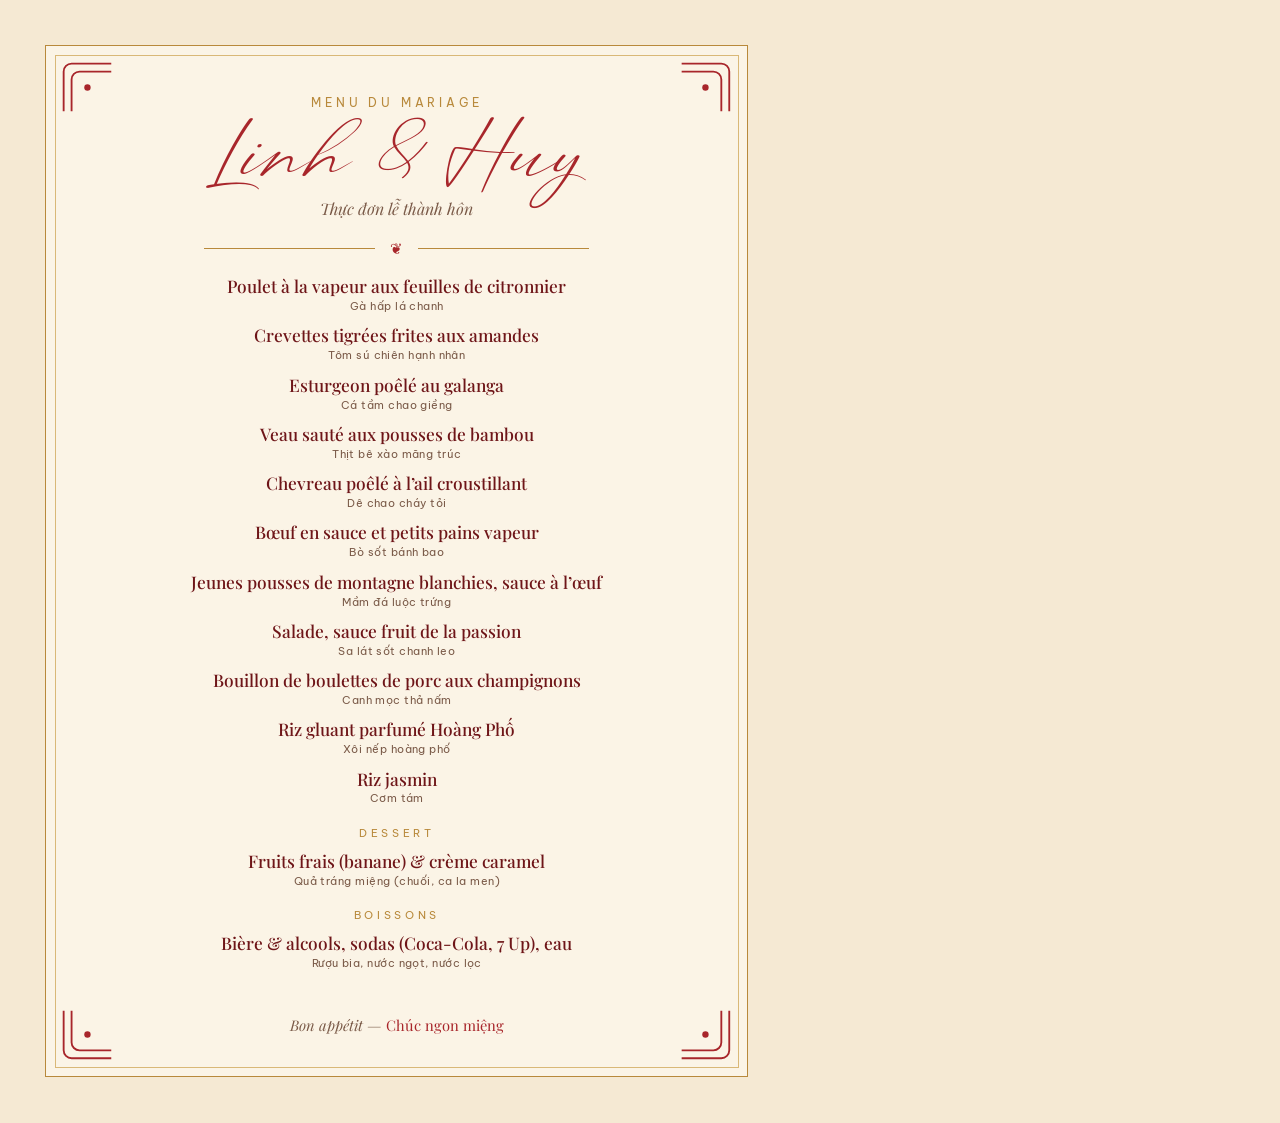
==== menu-fr.html @ fa2bd47c "Menu du mariage traduit en français (PDF A4 + source HTML) Co-Authored-By: Claude Opus 5.5 <noreply@" ====
<!doctype html>
<html lang="fr">
<head>
<meta charset="utf-8">
<title>Menu Linh & Huy</title>
<link rel="stylesheet" href="https://fonts.googleapis.com/css2?family=Be+Vietnam+Pro:wght@400;500&family=Playfair+Display:ital,wght@0,400;0,500;0,600;1,400&display=swap">
<style>
@font-face{font-family:"First Encounter";src:url("FirstEncounter.otf") format("opentype")}
@page{size:A4;margin:0}
:root{--cream:#F5E9D3;--card:#FBF4E6;--red:#A8262B;--red-dark:#6E1518;--gold:#B8893B;--gold-l:#D9B877;--ink:#4A2A22;--muted:#7A5A48}
*{box-sizing:border-box;margin:0;padding:0}
html,body{width:210mm;height:297mm;background:var(--cream)}
body{font-family:"Playfair Display",Georgia,serif;color:var(--ink);-webkit-print-color-adjust:exact;print-color-adjust:exact}
.page{position:relative;width:210mm;height:297mm;padding:12mm}
.frame{position:relative;height:100%;border:1.5px solid var(--gold);background:var(--card);padding:13mm 20mm 11mm;display:flex;flex-direction:column;align-items:center;text-align:center}
.frame::before{content:"";position:absolute;inset:2.2mm;border:.6px solid var(--gold-l);pointer-events:none}
.corner{position:absolute;width:14mm;height:14mm;color:var(--red)}
.corner.tl{top:4mm;left:4mm}.corner.tr{top:4mm;right:4mm;transform:scaleX(-1)}
.corner.bl{bottom:4mm;left:4mm;transform:scaleY(-1)}.corner.br{bottom:4mm;right:4mm;transform:scale(-1,-1)}
.label{font-family:"Be Vietnam Pro",sans-serif;font-size:9pt;letter-spacing:.32em;text-transform:uppercase;color:var(--gold)}
h1{font-family:"First Encounter","Playfair Display",cursive;font-weight:400;font-size:52pt;line-height:1.05;color:var(--red);margin:3mm 0 1mm}
.sub{font-style:italic;font-size:12pt;color:var(--muted)}
.rule{display:flex;align-items:center;gap:4mm;width:70%;margin:5mm 0 3mm;color:var(--gold)}
.rule::before,.rule::after{content:"";flex:1;height:.8px;background:var(--gold)}
.rule span{font-size:11pt;color:var(--red)}
ol{list-style:none;width:100%}
li{padding:1.5mm 0}
.fr{font-size:13pt;font-weight:500;color:var(--red-dark);line-height:1.25}
.vi{font-family:"Be Vietnam Pro",sans-serif;font-size:8.5pt;color:var(--muted);letter-spacing:.04em;margin-top:.6mm}
.section{font-family:"Be Vietnam Pro",sans-serif;font-size:8.5pt;letter-spacing:.32em;text-transform:uppercase;color:var(--gold);margin:4mm 0 1mm}
.foot{margin-top:auto;font-style:italic;font-size:11pt;color:var(--muted)}
.foot b{font-style:normal;font-weight:400;color:var(--red)}
</style>
</head>
<body>
<div class="page"><div class="frame">
  <svg class="corner tl" viewBox="0 0 40 40" fill="none" stroke="currentColor" stroke-width="1.4"><path d="M2 38V8a6 6 0 0 1 6-6h30"/><path d="M8 38V14a6 6 0 0 1 6-6h24"/><circle cx="20" cy="20" r="2.4" fill="currentColor" stroke="none"/></svg>
  <svg class="corner tr" viewBox="0 0 40 40" fill="none" stroke="currentColor" stroke-width="1.4"><path d="M2 38V8a6 6 0 0 1 6-6h30"/><path d="M8 38V14a6 6 0 0 1 6-6h24"/><circle cx="20" cy="20" r="2.4" fill="currentColor" stroke="none"/></svg>
  <svg class="corner bl" viewBox="0 0 40 40" fill="none" stroke="currentColor" stroke-width="1.4"><path d="M2 38V8a6 6 0 0 1 6-6h30"/><path d="M8 38V14a6 6 0 0 1 6-6h24"/><circle cx="20" cy="20" r="2.4" fill="currentColor" stroke="none"/></svg>
  <svg class="corner br" viewBox="0 0 40 40" fill="none" stroke="currentColor" stroke-width="1.4"><path d="M2 38V8a6 6 0 0 1 6-6h30"/><path d="M8 38V14a6 6 0 0 1 6-6h24"/><circle cx="20" cy="20" r="2.4" fill="currentColor" stroke="none"/></svg>

  <div class="label">Menu du mariage</div>
  <h1>Linh &amp; Huy</h1>
  <div class="sub">Thực đơn lễ thành hôn</div>
  <div class="rule"><span>❦</span></div>

  <ol>
    <li><div class="fr">Poulet à la vapeur aux feuilles de citronnier</div><div class="vi">Gà hấp lá chanh</div></li>
    <li><div class="fr">Crevettes tigrées frites aux amandes</div><div class="vi">Tôm sú chiên hạnh nhân</div></li>
    <li><div class="fr">Esturgeon poêlé au galanga</div><div class="vi">Cá tầm chao giềng</div></li>
    <li><div class="fr">Veau sauté aux pousses de bambou</div><div class="vi">Thịt bê xào măng trúc</div></li>
    <li><div class="fr">Chevreau poêlé à l’ail croustillant</div><div class="vi">Dê chao cháy tỏi</div></li>
    <li><div class="fr">Bœuf en sauce et petits pains vapeur</div><div class="vi">Bò sốt bánh bao</div></li>
    <li><div class="fr">Jeunes pousses de montagne blanchies, sauce à l’œuf</div><div class="vi">Mầm đá luộc trứng</div></li>
    <li><div class="fr">Salade, sauce fruit de la passion</div><div class="vi">Sa lát sốt chanh leo</div></li>
    <li><div class="fr">Bouillon de boulettes de porc aux champignons</div><div class="vi">Canh mọc thả nấm</div></li>
    <li><div class="fr">Riz gluant parfumé Hoàng Phố</div><div class="vi">Xôi nếp hoàng phố</div></li>
    <li><div class="fr">Riz jasmin</div><div class="vi">Cơm tám</div></li>
  </ol>

  <div class="section">Dessert</div>
  <ol><li><div class="fr">Fruits frais (banane) &amp; crème caramel</div><div class="vi">Quả tráng miệng (chuối, ca la men)</div></li></ol>

  <div class="section">Boissons</div>
  <ol><li><div class="fr">Bière &amp; alcools, sodas (Coca-Cola, 7 Up), eau</div><div class="vi">Rượu bia, nước ngọt, nước lọc</div></li></ol>

  <div class="foot">Bon appétit — <b>Chúc ngon miệng</b></div>
</div></div>
</body>
</html>
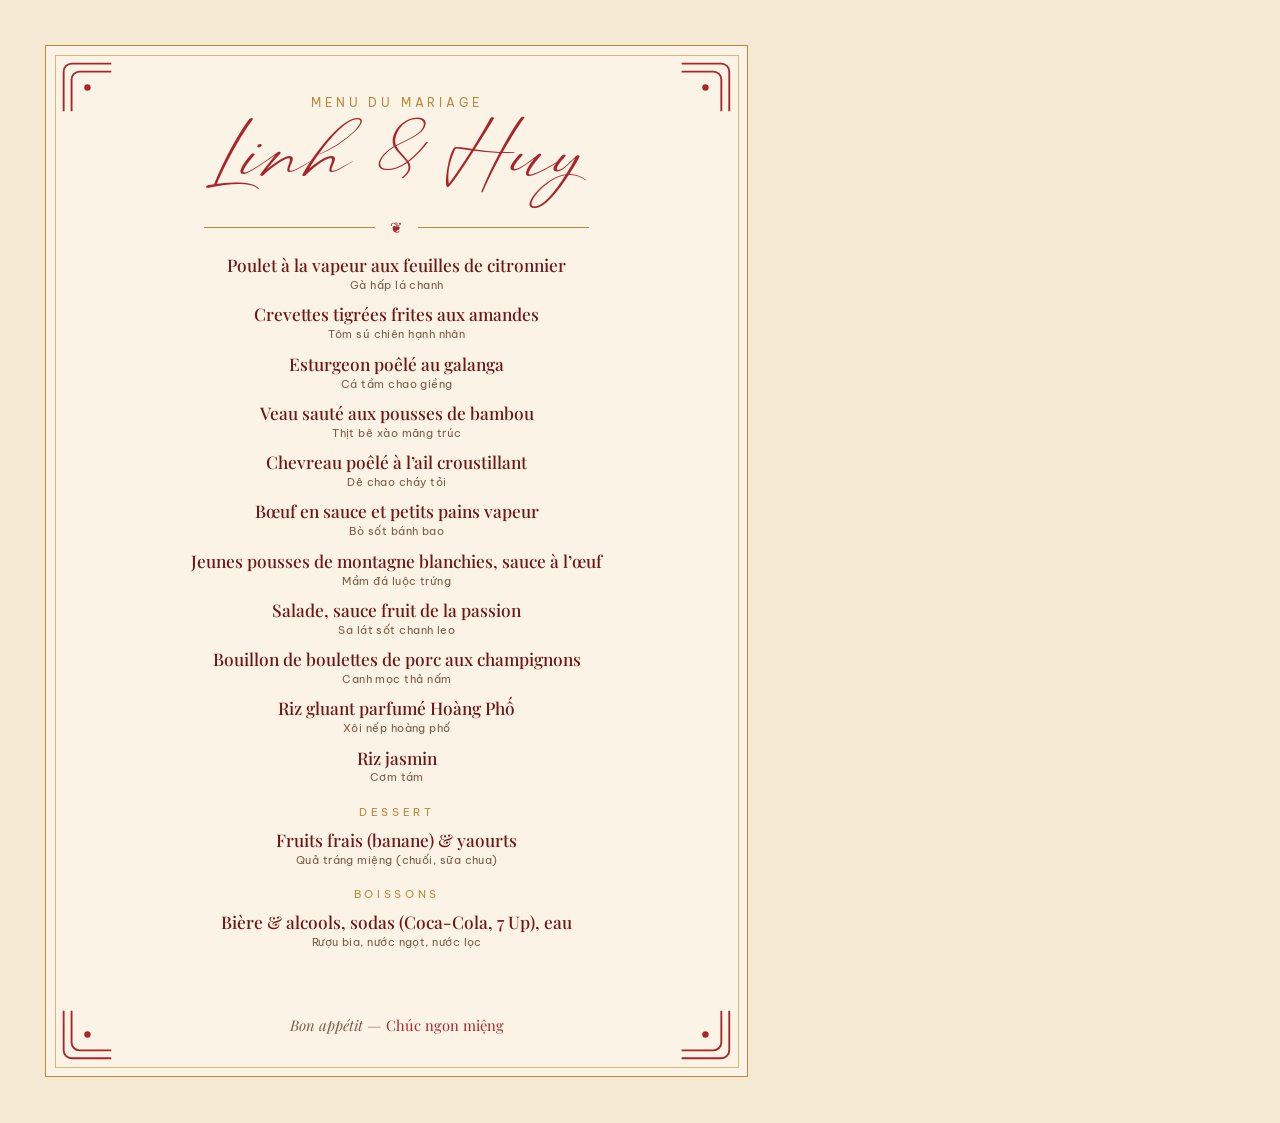
==== commit 9bcc4f56: "Menu : sans sous-titre vietnamien, dessert = banane et yaourts Co-Authored-By: Claude Opus 5.5 <nore" ====
--- a/menu-fr.html
+++ b/menu-fr.html
@@ -41,7 +41,6 @@
 
   <div class="label">Menu du mariage</div>
   <h1>Linh &amp; Huy</h1>
-  <div class="sub">Thực đơn lễ thành hôn</div>
   <div class="rule"><span>❦</span></div>
 
   <ol>
@@ -59,7 +58,7 @@
   </ol>
 
   <div class="section">Dessert</div>
-  <ol><li><div class="fr">Fruits frais (banane) &amp; crème caramel</div><div class="vi">Quả tráng miệng (chuối, ca la men)</div></li></ol>
+  <ol><li><div class="fr">Fruits frais (banane) &amp; yaourts</div><div class="vi">Quả tráng miệng (chuối, sữa chua)</div></li></ol>
 
   <div class="section">Boissons</div>
   <ol><li><div class="fr">Bière &amp; alcools, sodas (Coca-Cola, 7 Up), eau</div><div class="vi">Rượu bia, nước ngọt, nước lọc</div></li></ol>
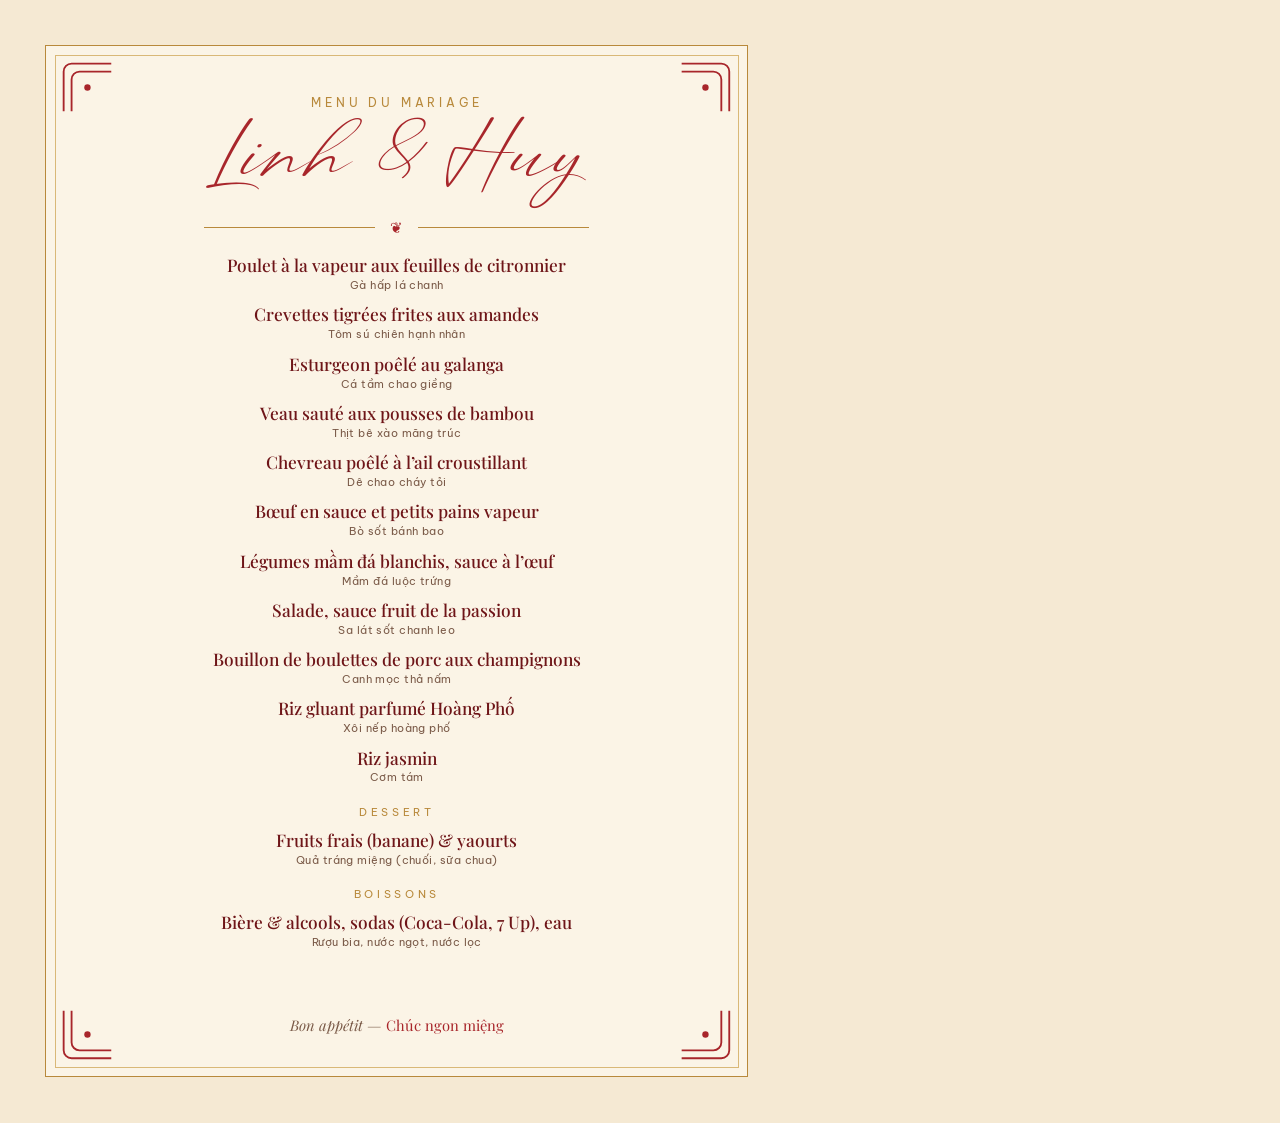
==== commit 208f0643: "Menu : plat 7 = légumes mầm đá Co-Authored-By: Claude Opus 5.5 <noreply@anthropic.com> Claude-Sessio" ====
--- a/menu-fr.html
+++ b/menu-fr.html
@@ -50,7 +50,7 @@
     <li><div class="fr">Veau sauté aux pousses de bambou</div><div class="vi">Thịt bê xào măng trúc</div></li>
     <li><div class="fr">Chevreau poêlé à l’ail croustillant</div><div class="vi">Dê chao cháy tỏi</div></li>
     <li><div class="fr">Bœuf en sauce et petits pains vapeur</div><div class="vi">Bò sốt bánh bao</div></li>
-    <li><div class="fr">Jeunes pousses de montagne blanchies, sauce à l’œuf</div><div class="vi">Mầm đá luộc trứng</div></li>
+    <li><div class="fr">Légumes mầm đá blanchis, sauce à l’œuf</div><div class="vi">Mầm đá luộc trứng</div></li>
     <li><div class="fr">Salade, sauce fruit de la passion</div><div class="vi">Sa lát sốt chanh leo</div></li>
     <li><div class="fr">Bouillon de boulettes de porc aux champignons</div><div class="vi">Canh mọc thả nấm</div></li>
     <li><div class="fr">Riz gluant parfumé Hoàng Phố</div><div class="vi">Xôi nếp hoàng phố</div></li>
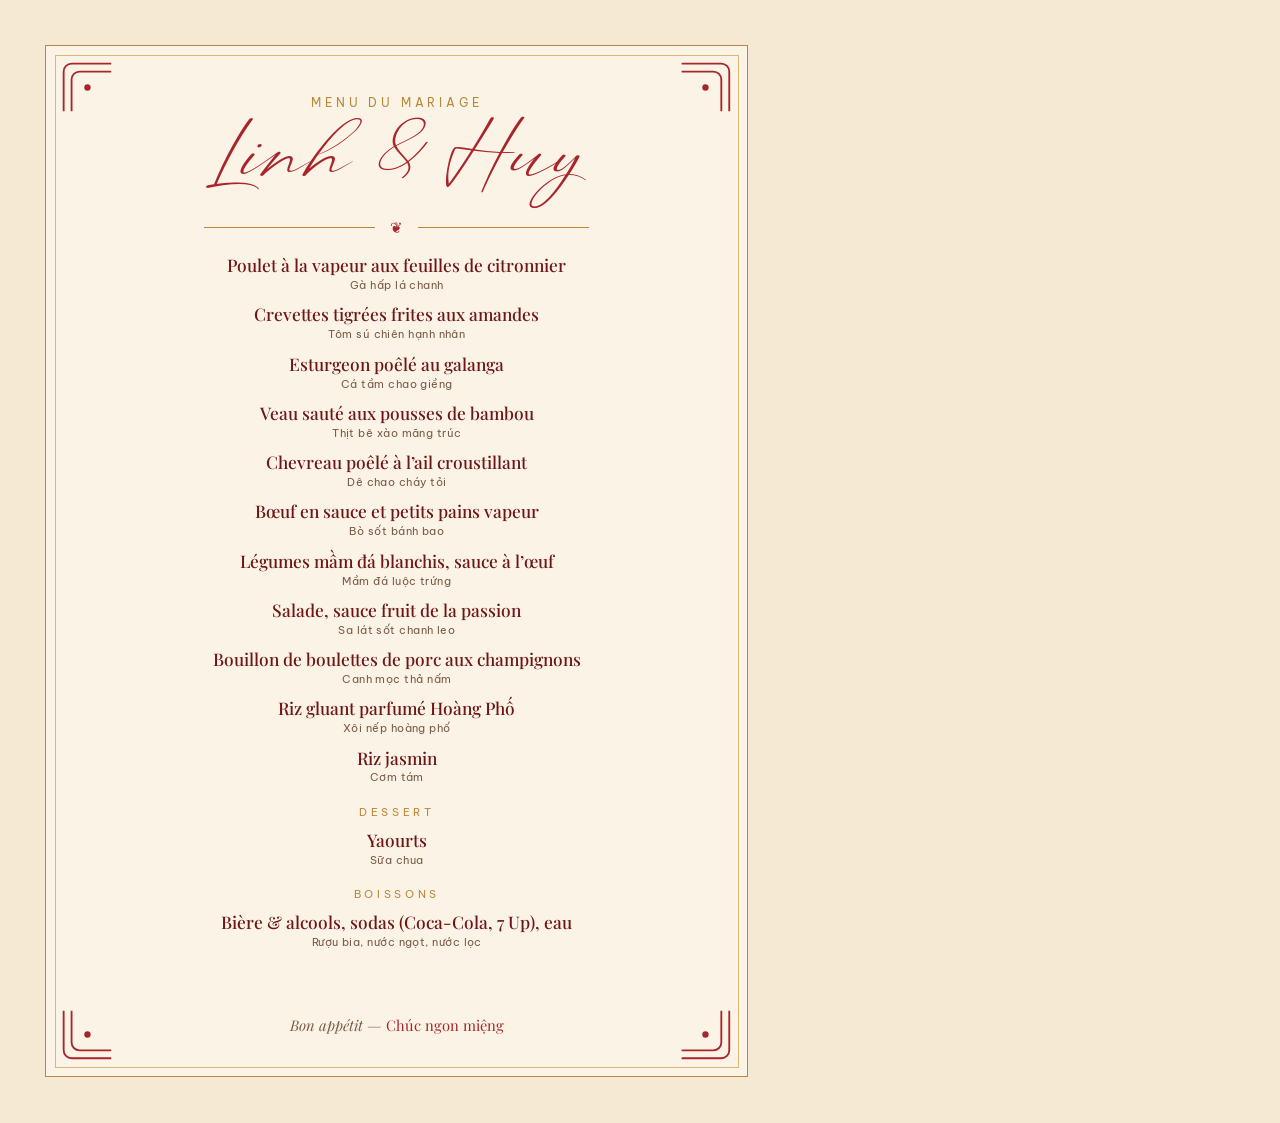
==== commit 89b7505d: "Menu : dessert = yaourts uniquement Co-Authored-By: Claude Opus 5.5 <noreply@anthropic.com> Claude-S" ====
--- a/menu-fr.html
+++ b/menu-fr.html
@@ -58,7 +58,7 @@
   </ol>
 
   <div class="section">Dessert</div>
-  <ol><li><div class="fr">Fruits frais (banane) &amp; yaourts</div><div class="vi">Quả tráng miệng (chuối, sữa chua)</div></li></ol>
+  <ol><li><div class="fr">Yaourts</div><div class="vi">Sữa chua</div></li></ol>
 
   <div class="section">Boissons</div>
   <ol><li><div class="fr">Bière &amp; alcools, sodas (Coca-Cola, 7 Up), eau</div><div class="vi">Rượu bia, nước ngọt, nước lọc</div></li></ol>
